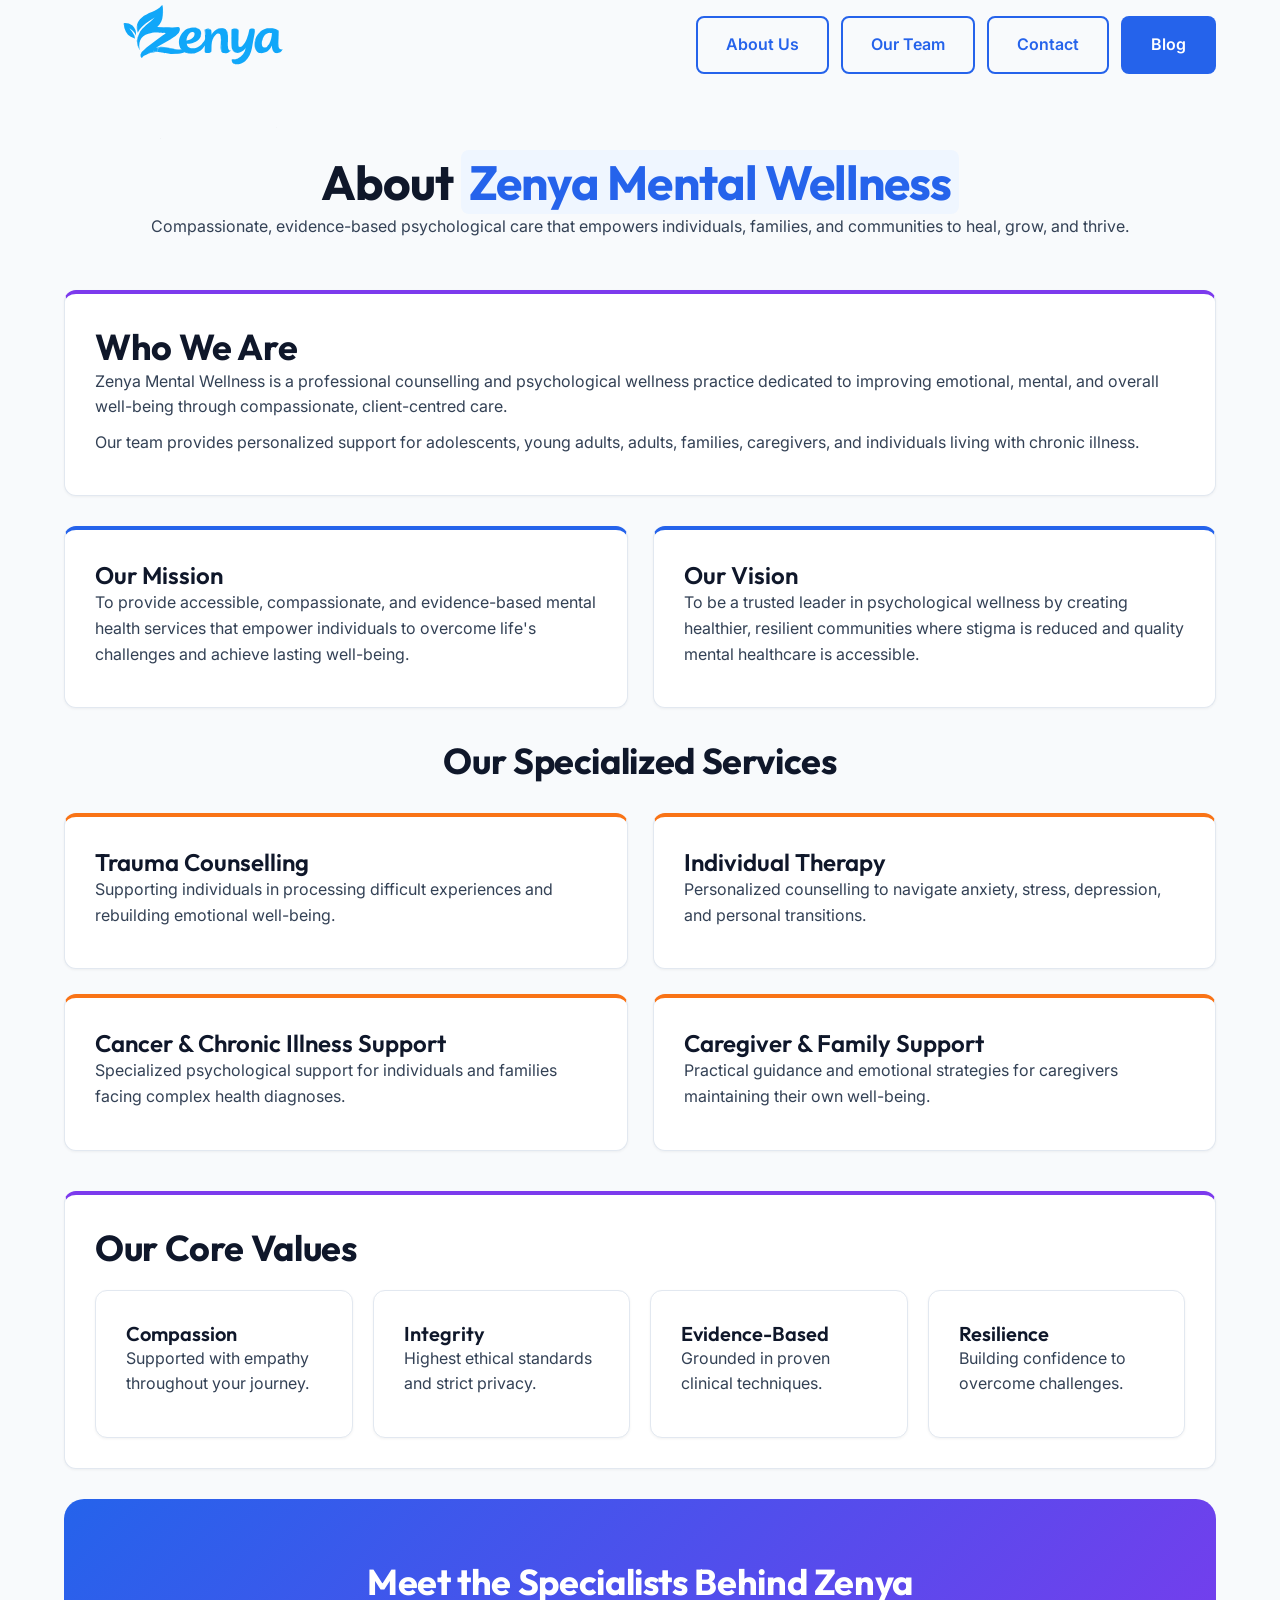
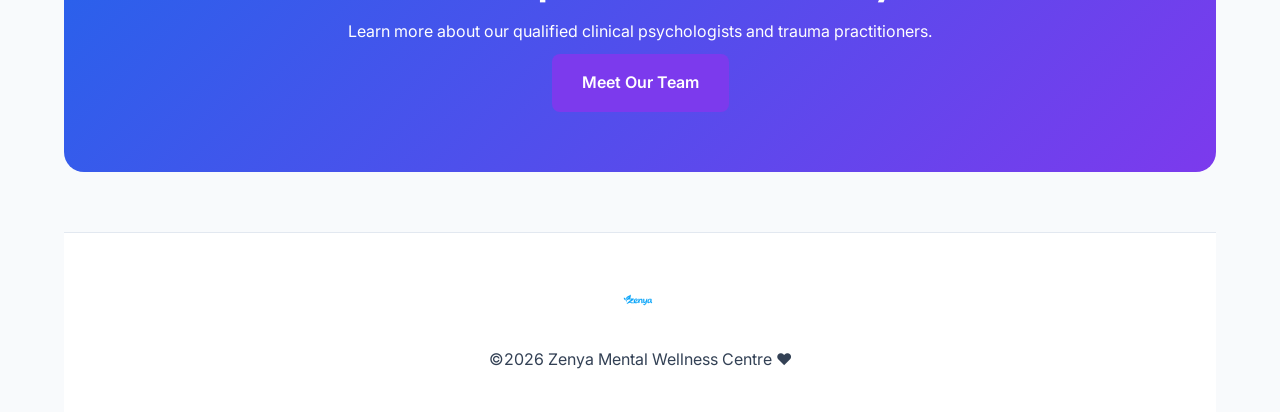
==== About-zenya.html @ 4f2bc995 "initial commit" ====
<!DOCTYPE html>
<html lang="en">
<head>
    <meta charset="UTF-8">
    <meta name="viewport" content="width=device-width, initial-scale=1.0">
    <title>About Us | Zenya Mental Wellness</title>
    <link rel="icon" href="Zenya-Images/new-favicon.svg" type="image/svg">
    <link rel="stylesheet" href="zenya.css">
</head>
<body>
    <div class="container">
        <!-- Header Nav -->
        <header>
            <nav class="navbar">
    <a href="index.html">
        <img class="logo-md" src="Zenya-Images/Zenya-logo-newest.svg" alt="Zenya Logo">
    </a>

    <button class="hamburger" id="hamburger" aria-label="Toggle Navigation">
        <span></span>
        <span></span>
        <span></span>
    </button>

    <ul class="nav-btn-container" id="navMenu">
        <li><a class="btn btn-primary-outline" href="about-zenya.html">About Us</a></li>
        <li><a class="btn btn-primary-outline" href="our-team.html">Our Team</a></li>
        <li><a class="btn btn-primary-outline" href="contact-zenya.html">Contact</a></li>
        <li><a class="btn btn-primary" href="zenya-blog.html">Blog</a></li>
    </ul>
</nav>
        </header>

        <main>
            <!-- Hero -->
            <section class="about-hero">
                <h1>About <span class="highlight highlight-primary">Zenya Mental Wellness</span></h1>
                <p>Compassionate, evidence-based psychological care that empowers individuals, families, and communities to heal, grow, and thrive.</p>
            </section>

            <!-- Who We Are -->
            <section class="about-card">
                <h2>Who We Are</h2>
                <p>Zenya Mental Wellness is a professional counselling and psychological wellness practice dedicated to improving emotional, mental, and overall well-being through compassionate, client-centred care.</p>
                <p>Our team provides personalized support for adolescents, young adults, adults, families, caregivers, and individuals living with chronic illness.</p>
            </section>

            <!-- Mission & Vision -->
            <section class="about-grid">
                <div class="info-box">
                    <h3>Our Mission</h3>
                    <p>To provide accessible, compassionate, and evidence-based mental health services that empower individuals to overcome life's challenges and achieve lasting well-being.</p>
                </div>
                <div class="info-box">
                    <h3>Our Vision</h3>
                    <p>To be a trusted leader in psychological wellness by creating healthier, resilient communities where stigma is reduced and quality mental healthcare is accessible.</p>
                </div>
            </section>

            <!-- Services -->
            <section class="services-section">
                <h2 style="text-align:center; margin-bottom: 3rem;">Our Specialized Services</h2>
                <div class="services-grid">
                    <div class="service-card">
                        <h3>Trauma Counselling</h3>
                        <p>Supporting individuals in processing difficult experiences and rebuilding emotional well-being.</p>
                    </div>
                    <div class="service-card">
                        <h3>Individual Therapy</h3>
                        <p>Personalized counselling to navigate anxiety, stress, depression, and personal transitions.</p>
                    </div>
                    <div class="service-card">
                        <h3>Cancer & Chronic Illness Support</h3>
                        <p>Specialized psychological support for individuals and families facing complex health diagnoses.</p>
                    </div>
                    <div class="service-card">
                        <h3>Caregiver & Family Support</h3>
                        <p>Practical guidance and emotional strategies for caregivers maintaining their own well-being.</p>
                    </div>
                </div>
            </section>

            <!-- Core Values -->
            <section class="about-card" style="margin-top: 4rem;">
                <h2>Our Core Values</h2>
                <div class="values-grid" style="margin-top: 2rem;">
                    <div class="value-card"><h4>Compassion</h4><p>Supported with empathy throughout your journey.</p></div>
                    <div class="value-card"><h4>Integrity</h4><p>Highest ethical standards and strict privacy.</p></div>
                    <div class="value-card"><h4>Evidence-Based</h4><p>Grounded in proven clinical techniques.</p></div>
                    <div class="value-card"><h4>Resilience</h4><p>Building confidence to overcome challenges.</p></div>
                </div>
            </section>

            <!-- CTA Transition to Team -->
            <section class="about-cta">
                <h2>Meet the Specialists Behind Zenya</h2>
                <p>Learn more about our qualified clinical psychologists and trauma practitioners.</p>
                <a href="our-team.html" class="btn btn-secondary">Meet Our Team</a>
            </section>
        </main>

        <!-- Footer -->
        <footer class="footer">
            <a href="index.html"><img class="logo-sm" src="Zenya-Images/Zenya-logo-newest.svg" alt="Zenya logo"></a>
            <p class="small-text">&copy;2026 Zenya Mental Wellness Centre ❤️</p>
        </footer>
    </div>
    <script src="zenya.js"></script>
</body>
</html>
---- zenya.css ----
/* =====================================================
   ZENYA MENTAL WELLNESS - MODERN STYLESHEET
===================================================== */

@import url('https://fonts.googleapis.com/css2?family=Inter:wght@300;400;500;600;700&family=Outfit:wght@400;500;600;700&display=swap');

:root {
  /* Colors */
  --primary: #2563eb;
  --primary-hover: #1d4ed8;
  --primary-light: #eff6ff;
  
  --secondary: #7c3aed;
  --secondary-hover: #6d28d9;
  --secondary-light: #f5f3ff;

  --accent: #f97316;
  --accent-light: #fff7ed;

  --neutral-dark: #0f172a;
  --neutral-body: #334155;
  --neutral-muted: #64748b;
  --neutral-light: #f8fafc;
  --neutral-border: #e2e8f0;
  --white: #ffffff;

  /* Typography */
  --font-heading: 'Outfit', sans-serif;
  --font-body: 'Inter', sans-serif;

  /* Elevation & Borders */
  --radius-sm: 8px;
  --radius-md: 12px;
  --radius-lg: 20px;
  --shadow-sm: 0 1px 3px rgba(0, 0, 0, 0.05);
  --shadow-md: 0 4px 12px rgba(0, 0, 0, 0.05), 0 1px 3px rgba(0, 0, 0, 0.08);
  --shadow-lg: 0 12px 24px -4px rgba(0, 0, 0, 0.08), 0 4px 6px -2px rgba(0, 0, 0, 0.03);

  --transition: all 0.3s cubic-bezier(0.4, 0, 0.2, 1);
}

/* Reset */
*, *::before, *::after {
  margin: 0;
  padding: 0;
  box-sizing: border-box;
}

html {
  font-size: 62.5%;
  scroll-behavior: smooth;
}

body {
  font-family: var(--font-body);
  font-size: 1.6rem;
  color: var(--neutral-body);
  line-height: 1.6;
  background-color: var(--neutral-light);
}

.container {
  max-width: 1200px;
  width: 90%;
  margin: 0 auto;
}

/* Typography */
h1, h2, h3, h4 {
  font-family: var(--font-heading);
  color: var(--neutral-dark);
  line-height: 1.25;
}

h1 { font-size: 4.8rem; font-weight: 700; letter-spacing: -0.02em; }
h2 { font-size: 3.6rem; font-weight: 700; letter-spacing: -0.01em; }
h3 { font-size: 2.4rem; font-weight: 600; }
h4 { font-size: 2.0rem; font-weight: 600; }

p { margin-bottom: 1rem; }

a { text-decoration: none; color: inherit; transition: var(--transition); }
ul { list-style: none; }

/* Dynamic Highlights */
.highlight {
  display: inline-block;
  padding: 0.2rem 0.8rem;
  border-radius: var(--radius-sm);
}
.highlight-primary { background-color: var(--primary-light); color: var(--primary); }
.highlight-secondary { background-color: var(--secondary-light); color: var(--secondary); }
.highlight-tertiary { background-color: var(--accent-light); color: var(--accent); }

/* Buttons */
.btn {
  display: inline-flex;
  align-items: center;
  justify-content: center;
  padding: 1.4rem 2.8rem;
  font-size: 1.6rem;
  font-weight: 600;
  border-radius: var(--radius-sm);
  cursor: pointer;
  transition: var(--transition);
  border: 2px solid transparent;
}

.btn-primary {
  background-color: var(--primary);
  color: var(--white);
}
.btn-primary:hover {
  background-color: var(--primary-hover);
  transform: translateY(-2px);
  box-shadow: var(--shadow-md);
}

.btn-secondary {
  background-color: var(--secondary);
  color: var(--white);
}
.btn-secondary:hover {
  background-color: var(--secondary-hover);
  transform: translateY(-2px);
  box-shadow: var(--shadow-md);
}

.btn-primary-outline {
  border-color: var(--primary);
  color: var(--primary);
  background-color: transparent;
}
.btn-primary-outline:hover {
  background-color: var(--primary);
  color: var(--white);
}

/* Header & Navbar */

/* =====================================================
   HEADER & NAVBAR (FIXED & RESPONSIVE)
===================================================== */
.navbar {
  display: flex;
  align-items: center;
  justify-content: space-between;
  height: 90px;
  padding: 1rem 0;
}

.logo-md { 
  height: 200px; 
  width: auto; 
  margin-left: 0;
}

.logo-sm { 
  height: 36px; 
  width: auto; 
}

.nav-btn-container {
  display: flex;
  align-items: center;
  gap: 1.2rem;
  list-style: none;
  margin: 0;
  padding: 0;
}

.nav-btn-container li {
  list-style: none;
}

/* Mobile Hamburger Toggle */
.hamburger {
  display: none;
  flex-direction: column;
  gap: 5px;
  background: transparent;
  border: none;
  cursor: pointer;
  z-index: 1000;
}

.hamburger span {
  width: 25px;
  height: 3px;
  background-color: var(--neutral-dark);
  border-radius: 2px;
  transition: var(--transition);
}

/* Mobile & Tablet Drawer */
@media (max-width: 900px) {
  .hamburger { 
    display: flex; 
  }

  .nav-btn-container {
    position: fixed;
    top: 90px;
    left: 0;
    width: 100%;
    background-color: var(--white);
    flex-direction: column;
    padding: 3rem 2rem;
    box-shadow: var(--shadow-md);
    transform: translateY(-150%);
    transition: var(--transition);
    z-index: 999;
  }

  .nav-btn-container.active { 
    transform: translateY(0); 
  }

  .nav-btn-container li,
  .nav-btn-container a {
    width: 100%;
    text-align: center;
  }
}
/* Hero Section */
.hero-section {
  padding: 8rem 0 6rem;
  text-align: center;
  max-width: 900px;
  margin: 0 auto;
}

#hero-heading { margin-bottom: 2rem; }
#hero-paragraph {
  font-size: 2rem;
  color: var(--neutral-muted);
  margin-bottom: 3.5rem;
}
.hero-links {
  display: flex;
  justify-content: center;
  gap: 1.5rem;
}

/* What to Expect / Services Section */
.expect-section { padding: 6rem 0; }
.expect-main-heading { text-align: center; margin-bottom: 4rem; }

.expect-grid {
  display: grid;
  grid-template-columns: repeat(auto-fit, minmax(320px, 1fr));
  gap: 2.5rem;
}

.expect-card {
  background: var(--white);
  padding: 3.5rem 2.5rem;
  border-radius: var(--radius-md);
  box-shadow: var(--shadow-sm);
  border: 1px solid var(--neutral-border);
  transition: var(--transition);
  display: flex;
  flex-direction: column;
  align-items: center;
  text-align: center;
}
.expect-card:hover {
  transform: translateY(-6px);
  box-shadow: var(--shadow-lg);
  border-color: transparent;
}
.expect-img {
  width: 72px;
  height: 72px;
  margin-bottom: 2rem;
  object-fit: contain;
}
.expect-heading { margin-bottom: 1.2rem; color: var(--secondary); }

/* About & Team Sections */
.about-hero { text-align: center; padding: 6rem 0 4rem; }
.about-card, .info-box, .service-card, .value-card, .resource-card {
  background: var(--white);
  border-radius: var(--radius-md);
  padding: 3rem;
  box-shadow: var(--shadow-sm);
  border: 1px solid var(--neutral-border);
  transition: var(--transition);
}

.about-card { border-top: 4px solid var(--secondary); margin-bottom: 3rem; }
.info-box { border-top: 4px solid var(--primary); }
.service-card { border-top: 4px solid var(--accent); }

.about-grid, .services-grid, .resource-grid {
  display: grid;
  grid-template-columns: repeat(2, 1fr);
  gap: 2.5rem;
  margin: 3rem 0;
}

.values-grid {
  display: grid;
  grid-template-columns: repeat(auto-fit, minmax(240px, 1fr));
  gap: 2rem;
}

/* Team Section */
.proprietors-section { padding: 6rem 0; }
.proprietor-card {
  display: flex;
  gap: 4rem;
  background: var(--white);
  border-radius: var(--radius-lg);
  padding: 4rem;
  box-shadow: var(--shadow-md);
  margin-bottom: 4rem;
  align-items: center;
}
.proprietor-card.reverse { flex-direction: row-reverse; }
.proprietor-img img {
  width: 220px;
  height: 220px;
  border-radius: 50%;
  object-fit: cover;
  box-shadow: var(--shadow-md);
}
.qualifications {
  font-weight: 600;
  color: var(--primary);
  margin-bottom: 1rem;
}

/* CTA Card */
.cta-section, .about-cta { padding: 6rem 0; }
.cta-card, .about-cta {
  background: linear-gradient(135deg, var(--primary) 0%, var(--secondary) 100%);
  color: var(--white);
  border-radius: var(--radius-lg);
  padding: 6rem 3rem;
  text-align: center;
}
.cta-card h2, .about-cta h2 { color: var(--white); margin-bottom: 1.5rem; }

/* Contact Page */
.contact-grid {
  display: grid;
  grid-template-columns: repeat(auto-fit, minmax(220px, 1fr));
  gap: 2rem;
  margin-top: 3rem;
}
.contact-grid div {
  background: var(--white);
  padding: 2.5rem;
  border-radius: var(--radius-md);
  border: 1px solid var(--neutral-border);
  text-align: center;
}
.contact-form {
  max-width: 650px;
  margin: 4rem auto 0;
  display: flex;
  flex-direction: column;
  gap: 2rem;
}
.form-group { display: flex; flex-direction: column; gap: 0.8rem; }
.form-group label { font-weight: 600; font-size: 1.4rem; }
.form-group input, .form-group textarea, .form-group select {
  padding: 1.2rem 1.6rem;
  border-radius: var(--radius-sm);
  border: 1px solid var(--neutral-border);
  font-family: inherit;
  font-size: 1.6rem;
}
.form-group input:focus, .form-group textarea:focus, .form-group select:focus {
  outline: none;
  border-color: var(--primary);
  box-shadow: 0 0 0 3px rgba(37, 99, 235, 0.15);
}

/* FAQ Item */
.faq-item {
  background: var(--white);
  padding: 2.5rem;
  border-radius: var(--radius-md);
  border: 1px solid var(--neutral-border);
  margin-bottom: 1.5rem;
}

/* Blog Layout */
.blog-content-wrapper {
  display: grid;
  grid-template-columns: 2fr 1fr;
  gap: 4rem;
  padding: 4rem 0;
}
.blog-post {
  background: var(--white);
  border-radius: var(--radius-md);
  padding: 2.5rem;
  display: flex;
  gap: 2rem;
  margin-bottom: 2.5rem;
  border: 1px solid var(--neutral-border);
}
.blog-post-img { width: 120px; height: 120px; object-fit: cover; border-radius: var(--radius-sm); }
.read-more-btn { color: var(--primary); font-weight: 600; display: inline-block; margin-top: 1rem; }

/* Footer */
footer {
  background: var(--white);
  border-top: 1px solid var(--neutral-border);
  padding: 5rem 0 3rem;
  margin-top: 6rem;
}
.footer {
  display: flex;
  flex-direction: column;
  align-items: center;
  gap: 2rem;
  text-align: center;
}
.social-icons-container { display: flex; gap: 1.5rem; }
.social-icons { width: 22px; height: 22px; transition: var(--transition); opacity: 0.8; }
.social-icons:hover { opacity: 1; transform: translateY(-2px); }
.footer-links-container { display: flex; gap: 2rem; flex-wrap: wrap; }
.footer-links-container a:hover { color: var(--primary); }

/* Mobile Responsiveness */
@media (max-width: 900px) {
  html { font-size: 56.25%; }
  .about-grid, .services-grid, .resource-grid, .blog-content-wrapper { grid-template-columns: 1fr; }
  .proprietor-card, .proprietor-card.reverse { flex-direction: column; text-align: center; padding: 3rem 2rem; }
  .hamburger { display: flex; }
  
  .nav-btn-container {
    position: fixed;
    top: 90px;
    left: 0;
    width: 100%;
    background-color: var(--white);
    flex-direction: column;
    padding: 3rem;
    box-shadow: var(--shadow-md);
    transform: translateY(-150%);
    transition: var(--transition);
  }
  .nav-btn-container.active { transform: translateY(0); }
}
/* =====================================================
   OUR TEAM PAGE STYLES & CARDS
===================================================== */

/* =========================================
   PROPRIETORS / TEAM SECTION (ORIGINAL REVISION)
========================================= */
.proprietors-section {
    max-width: 1200px;
    margin: 0 auto;
    padding: 4.0rem 0rem;
    display: flex;
    flex-direction: column;
    gap: 6.0rem;
}

.proprietor-card {
    display: flex;
    align-items: center;
    gap: 4.0rem;
    flex-wrap: wrap;
    background-color: var(--grey-tint); /* Pebble #f1f3f5 */
    padding: 3.5rem 3.0rem;
    border-radius: 16px;
    box-shadow: 0 6px 15px rgba(0,0,0,0.05);
    transition: transform 0.3s ease, box-shadow 0.3s ease;
}

.proprietor-card:hover {
    transform: translateY(-5px);
    box-shadow: 0 10px 25px rgba(0,0,0,0.1);
}

/* Alternating layout for Dennis */
.proprietor-card.reverse {
    flex-direction: row-reverse;
}

.proprietor-img img {
    width: 100%;
    max-width: 380px;
    border-radius: 12px;
    object-fit: cover;
    border: 3px solid var(--primary-base); /* Sky Blue border accent */
}

.proprietor-text {
    flex: 1;
}

.proprietor-text h2 {
    font-size: 3.2rem;
    font-weight: 700;
    line-height: 1.2;
    color: var(--grey-shade); /* Graphite */
    margin-bottom: 1rem;
}

.proprietor-text p {
    font-size: 1.8rem;
    line-height: 1.6;
    color: var(--grey-base); /* Slate */
}

.proprietor-text h2 span {
    background-color: var(--secondary-base); /* Lavender tag */
    color: var(--white);
    padding: 0.3rem 0.8rem;
    border-radius: 4px;
    font-size: 1.8rem;
    vertical-align: middle;
}

/* Mobile & Tablet Responsive Handling */
@media screen and (max-width: 900px) {
    .proprietor-card,
    .proprietor-card.reverse {
        flex-direction: column;
        text-align: center;
        padding: 3rem 2rem;
    }

    .proprietor-img img {
        max-width: 100%;
    }

    .proprietor-text {
        width: 100%;
    }
}
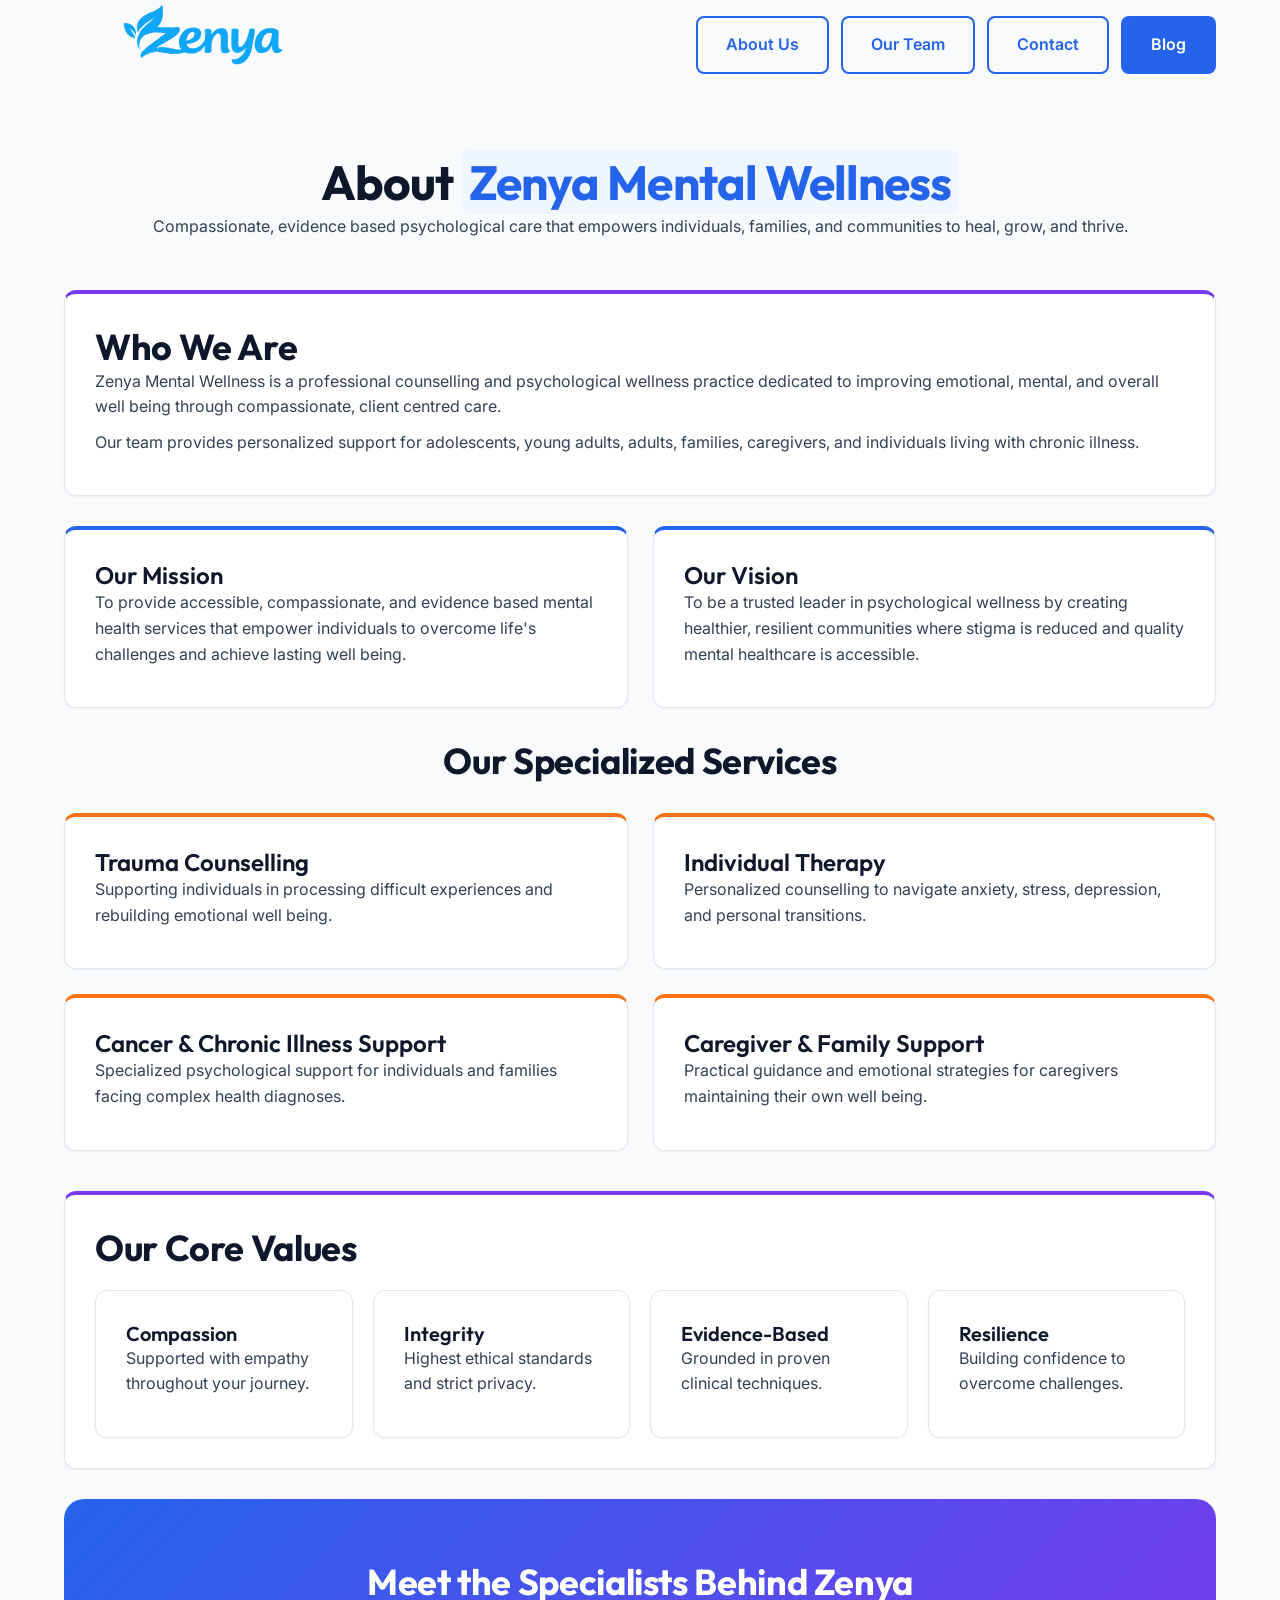
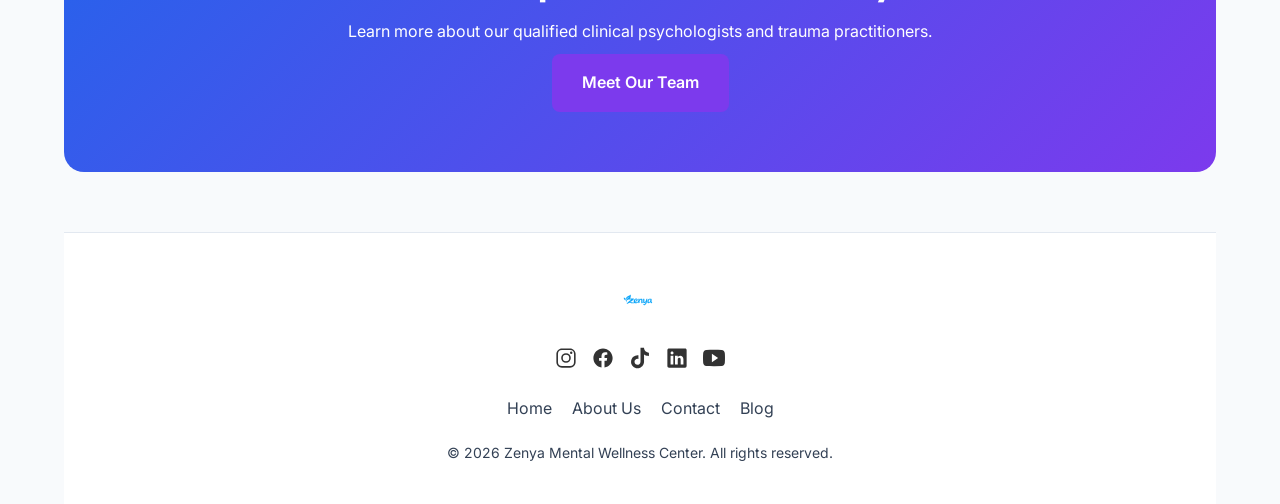
==== commit 50e17326: "fixed em dash issue" ====
--- a/About-zenya.html
+++ b/About-zenya.html
@@ -35,13 +35,13 @@
             <!-- Hero -->
             <section class="about-hero">
                 <h1>About <span class="highlight highlight-primary">Zenya Mental Wellness</span></h1>
-                <p>Compassionate, evidence-based psychological care that empowers individuals, families, and communities to heal, grow, and thrive.</p>
+                <p>Compassionate, evidence based psychological care that empowers individuals, families, and communities to heal, grow, and thrive.</p>
             </section>
 
             <!-- Who We Are -->
             <section class="about-card">
                 <h2>Who We Are</h2>
-                <p>Zenya Mental Wellness is a professional counselling and psychological wellness practice dedicated to improving emotional, mental, and overall well-being through compassionate, client-centred care.</p>
+                <p>Zenya Mental Wellness is a professional counselling and psychological wellness practice dedicated to improving emotional, mental, and overall well being through compassionate, client centred care.</p>
                 <p>Our team provides personalized support for adolescents, young adults, adults, families, caregivers, and individuals living with chronic illness.</p>
             </section>
 
@@ -49,7 +49,7 @@
             <section class="about-grid">
                 <div class="info-box">
                     <h3>Our Mission</h3>
-                    <p>To provide accessible, compassionate, and evidence-based mental health services that empower individuals to overcome life's challenges and achieve lasting well-being.</p>
+                    <p>To provide accessible, compassionate, and evidence based mental health services that empower individuals to overcome life's challenges and achieve lasting well being.</p>
                 </div>
                 <div class="info-box">
                     <h3>Our Vision</h3>
@@ -63,7 +63,7 @@
                 <div class="services-grid">
                     <div class="service-card">
                         <h3>Trauma Counselling</h3>
-                        <p>Supporting individuals in processing difficult experiences and rebuilding emotional well-being.</p>
+                        <p>Supporting individuals in processing difficult experiences and rebuilding emotional well being.</p>
                     </div>
                     <div class="service-card">
                         <h3>Individual Therapy</h3>
@@ -75,7 +75,7 @@
                     </div>
                     <div class="service-card">
                         <h3>Caregiver & Family Support</h3>
-                        <p>Practical guidance and emotional strategies for caregivers maintaining their own well-being.</p>
+                        <p>Practical guidance and emotional strategies for caregivers maintaining their own well being.</p>
                     </div>
                 </div>
             </section>
@@ -102,9 +102,25 @@
         <!-- Footer -->
         <footer class="footer">
             <a href="index.html"><img class="logo-sm" src="Zenya-Images/Zenya-logo-newest.svg" alt="Zenya logo"></a>
-            <p class="small-text">&copy;2026 Zenya Mental Wellness Centre ❤️</p>
+             
+            <div class="social-icons-container">
+                <a href="https://www.instagram.com"><img class="social-icons" src="Zenya-Images/instagram.svg" alt="Instagram"></a>
+                <a href="https://www.facebook.com"><img class="social-icons" src="Zenya-Images/facebook.svg" alt="Facebook"></a>
+                <a href="https://www.tiktok.com"><img class="social-icons" src="Zenya-Images/tiktok.svg" alt="TikTok"></a>
+                <a href="https://www.linkedin.com"><img class="social-icons" src="Zenya-Images/linkedin.svg" alt="LinkedIn"></a>
+                <a href="https://www.youtube.com"><img class="social-icons" src="Zenya-Images/youtube.svg" alt="YouTube"></a>
+            </div>
+            <div class="footer-links-container">
+                <a href="index.html">Home</a>
+                <a href="About-zenya.html">About Us</a>
+                <a href="contact-zenya.html">Contact</a>
+                <a href="zenya-blog.html">Blog</a>
+            </div>
+            <p style="font-size: 1.4rem;">&copy; 2026 Zenya Mental Wellness Center. All rights reserved.</p>
         </footer>
     </div>
+
     <script src="zenya.js"></script>
 </body>
-</html>+</html>
+            
--- a/zenya.css
+++ b/zenya.css
@@ -247,8 +247,11 @@
 .expect-main-heading { text-align: center; margin-bottom: 4rem; }
 
 .expect-grid {
+  max-width: 1200px;
+  width: 90%;
+  margin: 0 auto;
   display: grid;
-  grid-template-columns: repeat(auto-fit, minmax(320px, 1fr));
+  grid-template-columns: repeat(3, 1fr);
   gap: 2.5rem;
 }
 
@@ -343,7 +346,164 @@
 .cta-card h2, .about-cta h2 { color: var(--white); margin-bottom: 1.5rem; }
 
 /* Contact Page */
+
+/* =========================
+   CONTACT PAGE STYLES
+========================= */
+
+.contact-info-section,
+.contact-form-section,
+.faq-section {
+    max-width: 1000px;
+    margin: 0 auto 8rem;
+}
+
+.contact-header-text {
+    text-align: center;
+    margin-bottom: 4rem;
+}
+
+.contact-header-text h2 {
+    margin-bottom: 1.5rem;
+    color: var(--grey-shade);
+}
+
+.contact-header-text p {
+    max-width: 800px;
+    margin: 0 auto;
+    font-size: 1.8rem;
+    color: var(--grey-base);
+}
+
+/* Contact Info Cards Grid */
 .contact-grid {
+    display: grid;
+    grid-template-columns: repeat(2, 1fr);
+    gap: 2.5rem;
+}
+
+.contact-card {
+    background-color: var(--grey-tint); /* Pebble */
+    padding: 3rem 2.5rem;
+    border-radius: 16px;
+    border-top: 4px solid var(--secondary-base);
+    box-shadow: 0 6px 15px rgba(0, 0, 0, 0.04);
+    transition: transform 0.3s ease, box-shadow 0.3s ease;
+}
+
+.contact-card:hover {
+    transform: translateY(-5px);
+    box-shadow: 0 10px 25px rgba(0, 0, 0, 0.08);
+}
+
+.contact-card h3 {
+    font-size: 2.2rem;
+    color: var(--secondary-shade);
+    margin-bottom: 1rem;
+}
+
+.contact-card p {
+    font-size: 1.8rem;
+    color: var(--grey-base);
+    line-height: 1.5;
+}
+
+/* Contact Form Section */
+.contact-form-section {
+    background-color: var(--white);
+    padding: 4rem;
+    border-radius: 20px;
+    box-shadow: 0 10px 30px rgba(0, 0, 0, 0.06);
+    border: 1px solid #e9ecef;
+}
+
+.contact-form-section h2 {
+    text-align: center;
+    margin-bottom: 3rem;
+    color: var(--grey-shade);
+}
+
+.contact-form {
+    display: flex;
+    flex-direction: column;
+    gap: 2rem;
+}
+
+.form-group {
+    display: flex;
+    flex-direction: column;
+    gap: 0.8rem;
+}
+
+.form-group label {
+    font-size: 1.6rem;
+    font-weight: 700;
+    color: var(--grey-shade);
+}
+
+.form-group input,
+.form-group select,
+.form-group textarea {
+    padding: 1.4rem 1.8rem;
+    border-radius: 10px;
+    border: 1px solid #ced4da;
+    font-size: 1.6rem;
+    font-family: inherit;
+    background-color: #fafafa;
+    transition: all 0.3s ease;
+}
+
+.form-group input:focus,
+.form-group select:focus,
+.form-group textarea:focus {
+    outline: none;
+    border-color: var(--primary-base);
+    background-color: var(--white);
+    box-shadow: 0 0 0 4px rgba(51, 154, 240, 0.15);
+}
+
+/* FAQ Section */
+.faq-section h2 {
+    text-align: center;
+    margin-bottom: 3.5rem;
+    color: var(--grey-shade);
+}
+
+.faq-grid {
+    display: flex;
+    flex-direction: column;
+    gap: 2rem;
+}
+
+.faq-item {
+    background-color: var(--grey-tint);
+    padding: 2.5rem 3rem;
+    border-radius: 14px;
+    border-left: 5px solid var(--primary-base);
+}
+
+.faq-item h3 {
+    font-size: 2rem;
+    color: var(--grey-shade);
+    margin-bottom: 0.8rem;
+}
+
+.faq-item p {
+    font-size: 1.7rem;
+    color: var(--grey-base);
+}
+
+/* Responsive Breakpoints for Contact */
+@media screen and (max-width: 768px) {
+    .contact-grid {
+        grid-template-columns: 1fr;
+    }
+
+    .contact-form-section {
+        padding: 2.5rem 1.8rem;
+    }
+}
+/* .contact-grid {
   display: grid;
   grid-template-columns: repeat(auto-fit, minmax(220px, 1fr));
   gap: 2rem;
@@ -379,33 +539,202 @@
 }
 
 /* FAQ Item */
-.faq-item {
-  background: var(--white);
+/* .faq-item { */
+  /* background: var(--white);
   padding: 2.5rem;
   border-radius: var(--radius-md);
-  border: 1px solid var(--neutral-border);
-  margin-bottom: 1.5rem;
-}
+  border: 1px solid var(--neutral-border); */
+  /* margin-bottom: 1.5rem; 
+} */
 
 /* Blog Layout */
-.blog-content-wrapper {
-  display: grid;
-  grid-template-columns: 2fr 1fr;
-  gap: 4rem;
-  padding: 4rem 0;
-}
-.blog-post {
-  background: var(--white);
-  border-radius: var(--radius-md);
-  padding: 2.5rem;
-  display: flex;
-  gap: 2rem;
-  margin-bottom: 2.5rem;
-  border: 1px solid var(--neutral-border);
-}
-.blog-post-img { width: 120px; height: 120px; object-fit: cover; border-radius: var(--radius-sm); }
-.read-more-btn { color: var(--primary); font-weight: 600; display: inline-block; margin-top: 1rem; }
-
+
+/* ==========================================
+   ZENYA BLOG LAYOUT & RESPONSIVE STYLES
+========================================== */
+
+/* Main Grid Layout */
+.blog-layout {
+    display: grid;
+    grid-template-columns: 2fr 1fr;
+    gap: 3rem;
+    margin: 4rem 0;
+    width: 100%;
+}
+
+/* Articles Column */
+.blog-articles {
+    display: flex;
+    flex-direction: column;
+    gap: 3rem;
+    min-width: 0;
+}
+
+/* Article Card */
+.blog-card {
+    background: var(--white, #ffffff);
+    border-radius: var(--radius-md, 12px);
+    border: 1px solid var(--neutral-border, #e2e8f0);
+    overflow: hidden;
+    display: flex;
+    flex-direction: column;
+}
+
+/* Image Container & Overflow Fix */
+.blog-card-img {
+    width: 100%;
+    height: 260px;
+    overflow: hidden;
+    background-color: var(--pebble-bg, #f4f4f5);
+}
+
+.blog-card-img img {
+    width: 100%;
+    height: 100%;
+    object-fit: cover;
+    display: block;
+    transition: transform 0.3s ease;
+}
+
+.blog-card:hover .blog-card-img img {
+    transform: scale(1.03);
+}
+
+/* Card Body Typography */
+.blog-card-body {
+    padding: 2.5rem;
+    display: flex;
+    flex-direction: column;
+    gap: 1.2rem;
+}
+
+.blog-meta {
+    display: flex;
+    align-items: center;
+    gap: 1.5rem;
+    font-size: 1.4rem;
+    color: var(--text-muted, #64748b);
+}
+
+.blog-card-body h2 {
+    font-size: 2.2rem;
+    color: var(--graphite-header, #1e293b);
+    line-height: 1.3;
+}
+
+.blog-card-body p {
+    font-size: 1.6rem;
+    color: var(--slate-text, #334155);
+    line-height: 1.6;
+}
+
+.read-more {
+    color: var(--primary, #2563eb);
+    font-weight: 600;
+    text-decoration: none;
+    font-size: 1.5rem;
+    margin-top: 0.5rem;
+}
+
+.read-more:hover {
+    text-decoration: underline;
+}
+
+/* Sidebar Widgets */
+.blog-sidebar {
+    display: flex;
+    flex-direction: column;
+    gap: 2.5rem;
+    min-width: 0;
+}
+
+.sidebar-widget {
+    background: var(--white, #ffffff);
+    padding: 2.5rem;
+    border-radius: var(--radius-md, 12px);
+    border: 1px solid var(--neutral-border, #e2e8f0);
+}
+
+.sidebar-widget h3 {
+    font-size: 1.8rem;
+    margin-bottom: 1.5rem;
+}
+
+.search-box {
+    display: flex;
+    gap: 1rem;
+}
+
+.search-box input {
+    flex: 1;
+    padding: 1rem 1.2rem;
+    border-radius: var(--radius-sm, 6px);
+    border: 1px solid var(--neutral-border, #e2e8f0);
+    font-size: 1.4rem;
+}
+
+.widget-list {
+    list-style: none;
+    padding: 0;
+    margin: 0;
+}
+
+.widget-list li {
+    margin-bottom: 1rem;
+}
+
+.widget-list a {
+    text-decoration: none;
+    color: var(--slate-text, #334155);
+    display: flex;
+    justify-content: space-between;
+    font-size: 1.5rem;
+}
+
+.widget-list a:hover {
+    color: var(--primary, #2563eb);
+}
+
+/* ==========================================
+   RESPONSIVE BREAKPOINTS (Tablet & Mobile)
+========================================== */
+
+@media screen and (max-width: 900px) {
+    .blog-layout {
+        grid-template-columns: 1fr;
+        gap: 3.5rem;
+    }
+
+    .blog-card-img {
+        height: 220px;
+    }
+
+    .blog-sidebar {
+        margin-top: 1rem;
+    }
+}
+
+@media screen and (max-width: 600px) {
+    .blog-card-body {
+        padding: 1.8rem;
+    }
+
+    .blog-card-body h2 {
+        font-size: 1.8rem;
+    }
+
+    .blog-card-img {
+        height: 180px;
+    }
+
+    .search-box {
+        flex-direction: column;
+    }
+
+    .search-box button {
+        width: 100%;
+    }
+}
 /* Footer */
 footer {
   background: var(--white);
@@ -536,4 +865,17 @@
     .proprietor-text {
         width: 100%;
     }
+}
+/* Tablet Layout (2 cards per row) */
+@media screen and (max-width: 900px) {
+    .expect-grid {
+        grid-template-columns: repeat(2, 1fr);
+    }
+}
+
+/* Mobile Layout (1 card per row) */
+@media screen and (max-width: 600px) {
+    .expect-grid {
+        grid-template-columns: 1fr;
+    }
 }
